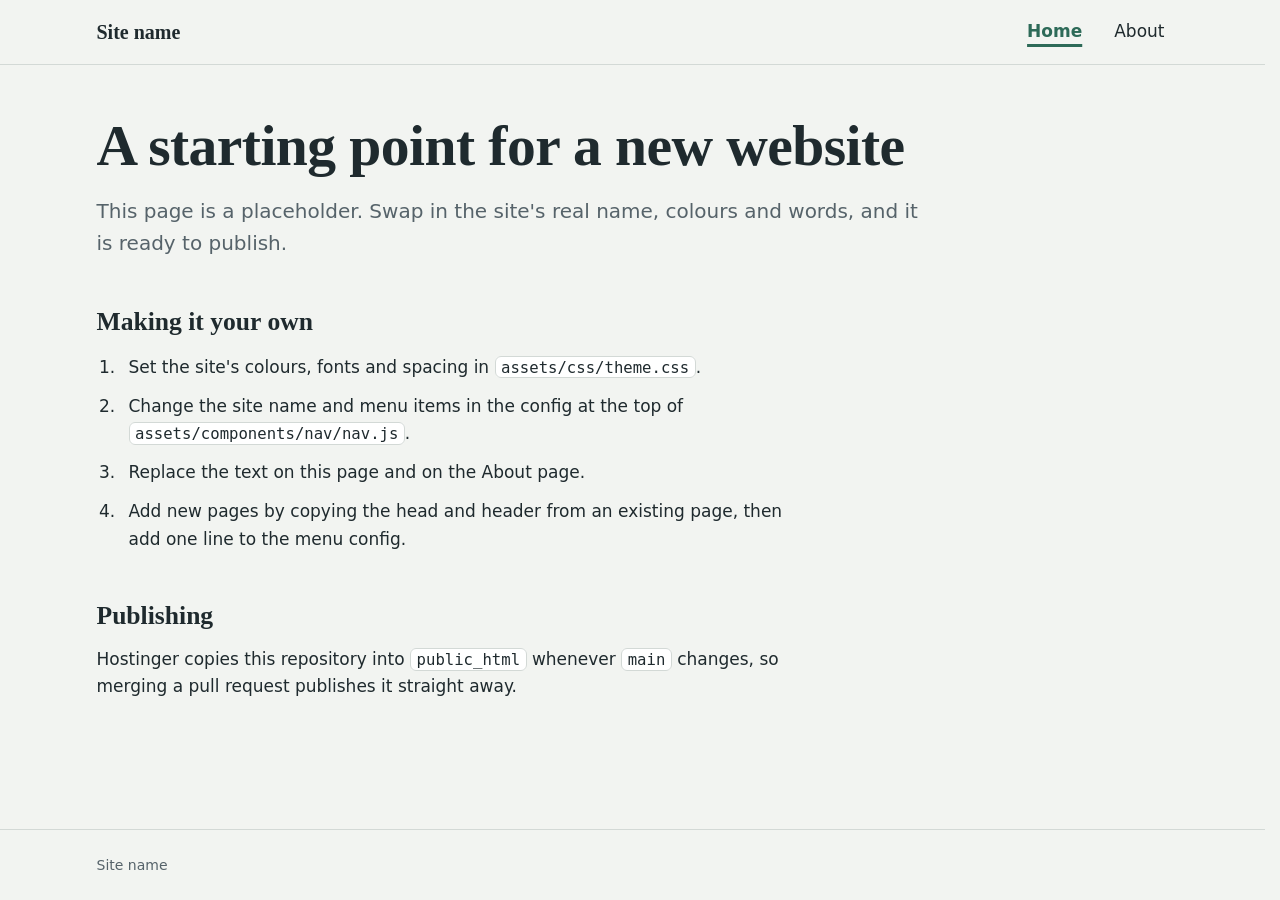
==== index.html @ 4434c0dd "Initial commit" ====
<!doctype html>
<html lang="en-AU">
<head>
  <meta charset="utf-8">
  <meta name="viewport" content="width=device-width, initial-scale=1">
  <title>Home | Site name</title>
  <meta name="description" content="A plain HTML, CSS and JavaScript starting point for a new website.">
  <link rel="stylesheet" href="assets/css/theme.css">
  <link rel="stylesheet" href="assets/css/main.css">
  <link rel="stylesheet" href="assets/components/nav/nav.css">
  <script src="assets/components/nav/nav.js" defer></script>
</head>
<body>
  <header data-site-nav></header>

  <main id="main" class="page" tabindex="-1">
    <h1>A starting point for a new website</h1>
    <p class="lede">This page is a placeholder. Swap in the site's real name, colours and words, and it is ready to publish.</p>

    <h2>Making it your own</h2>
    <ol class="steps">
      <li>Set the site's colours, fonts and spacing in <code>assets/css/theme.css</code>.</li>
      <li>Change the site name and menu items in the config at the top of <code>assets/components/nav/nav.js</code>.</li>
      <li>Replace the text on this page and on the About page.</li>
      <li>Add new pages by copying the head and header from an existing page, then add one line to the menu config.</li>
    </ol>

    <h2>Publishing</h2>
    <p>Hostinger copies this repository into <code>public_html</code> whenever <code>main</code> changes, so merging a pull request publishes it straight away.</p>
  </main>

  <footer class="site-footer">
    <p>Site name</p>
  </footer>
</body>
</html>
---- assets/css/theme.css ----
/*
  Theme: this site's colours, fonts and spacing.

  This is the ONLY file where colours and fonts are set. Every other
  stylesheet (including the nav component) reads these custom properties.
  The values below are placeholders for the template: replace them with
  each site's own palette and typefaces.
*/

:root {
  /* Colour: placeholder palette (cool paper, slate ink, eucalyptus accent) */
  --colour-paper: #f2f4f1;          /* page background */
  --colour-surface: #ffffff;        /* raised surfaces, mobile menu panel */
  --colour-ink: #1f2a2e;            /* body text */
  --colour-ink-muted: #56636a;      /* secondary text */
  --colour-line: #d3d9d6;           /* borders and dividers */
  --colour-accent: #2d6a58;         /* links, current page, focus ring */
  --colour-accent-strong: #1d4a3d;  /* hover and pressed states */
  --colour-on-accent: #ffffff;      /* text on accent backgrounds */

  /* Fonts: system stacks so the template loads nothing extra */
  --font-body: system-ui, -apple-system, "Segoe UI", Roboto, "Helvetica Neue", Arial, sans-serif;
  --font-display: "Iowan Old Style", "Palatino Linotype", Palatino, "Book Antiqua", Georgia, serif;

  /* Type scale (roughly a 1.25 ratio) */
  --text-sm: 0.875rem;
  --text-base: 1.0625rem;
  --text-lg: 1.25rem;
  --text-xl: 1.6rem;
  --text-2xl: 2.1rem;
  --text-3xl: clamp(2.4rem, 6vw, 3.6rem);
  --leading-body: 1.6;
  --leading-tight: 1.15;
  --measure: 66ch;                  /* comfortable line length */

  /* Spacing */
  --space-1: 0.25rem;
  --space-2: 0.5rem;
  --space-3: 0.75rem;
  --space-4: 1rem;
  --space-5: 1.5rem;
  --space-6: 2rem;
  --space-7: 3rem;
  --space-8: 4.5rem;

  /* Layout */
  --page-max-width: 72rem;
  --page-gutter: clamp(1rem, 4vw, 2.5rem);
  --radius: 0.375rem;

  /* Navigation */
  --nav-bar-height: 4rem;           /* fixed height of the top bar */
  --nav-link-gap: var(--space-5);
  --focus-ring: 3px solid var(--colour-accent);
  --focus-offset: 3px;

  /* Stacking order: the header must sit above everything else on the page */
  --z-nav: 1000;

  /* Motion */
  --duration-fast: 160ms;
  --easing: cubic-bezier(0.2, 0, 0, 1);

  /*
    Breakpoint (for reference only: custom properties cannot be used inside
    media queries). The mobile menu applies under 768 px; 768 px and wider is
    the desktop menu. nav.css and nav.js both use this value.
  */
}
---- assets/css/main.css ----
/*
  Base page styles. Colours, fonts and spacing come from theme.css.
*/

*,
*::before,
*::after {
  box-sizing: border-box;
}

html {
  -webkit-text-size-adjust: 100%;
  text-size-adjust: 100%;
  scrollbar-gutter: stable;
}

body {
  margin: 0;
  min-height: 100vh;
  display: flex;
  flex-direction: column;
  background: var(--colour-paper);
  color: var(--colour-ink);
  font-family: var(--font-body);
  font-size: var(--text-base);
  line-height: var(--leading-body);
}

img {
  max-width: 100%;
  height: auto;
  display: block;
}

h1,
h2,
h3 {
  font-family: var(--font-display);
  font-weight: 600;
  line-height: var(--leading-tight);
  margin: 0 0 var(--space-4);
  text-wrap: balance;
}

h1 {
  font-size: var(--text-3xl);
  letter-spacing: -0.01em;
}

h2 {
  font-size: var(--text-xl);
  margin-top: var(--space-7);
}

p {
  margin: 0 0 var(--space-4);
  max-width: var(--measure);
}

a {
  color: var(--colour-accent);
  text-underline-offset: 0.18em;
}

a:hover {
  color: var(--colour-accent-strong);
}

:focus-visible {
  outline: var(--focus-ring);
  outline-offset: var(--focus-offset);
}

/* Page layout */

.page {
  flex: 1;
  width: 100%;
  max-width: var(--page-max-width);
  margin: 0 auto;
  padding: var(--space-7) var(--page-gutter) var(--space-8);
}

.page:focus {
  outline: none;
}

.lede {
  font-size: var(--text-lg);
  color: var(--colour-ink-muted);
}

.steps {
  max-width: var(--measure);
  padding-left: var(--space-5);
}

.steps li {
  margin-bottom: var(--space-3);
  padding-left: var(--space-2);
}

code {
  font-size: 0.92em;
  background: var(--colour-surface);
  border: 1px solid var(--colour-line);
  border-radius: var(--radius);
  padding: 0.05em 0.35em;
}

.site-footer {
  border-top: 1px solid var(--colour-line);
  color: var(--colour-ink-muted);
  font-size: var(--text-sm);
}

.site-footer p {
  max-width: var(--page-max-width);
  margin: 0 auto;
  padding: var(--space-5) var(--page-gutter);
}

@media (prefers-reduced-motion: reduce) {
  *,
  *::before,
  *::after {
    animation-duration: 0.01ms !important;
    transition-duration: 0.01ms !important;
  }
}
---- assets/components/nav/nav.css ----
/*
  Shared navigation menu styles.
  Colours, fonts and sizes come from assets/css/theme.css.

  Breakpoint: the mobile menu applies under 768 px. This must match
  DESKTOP_QUERY in nav.js.

  Do not add transform, filter or backdrop-filter to .site-header: they
  would trap the fixed mobile panel inside the header.
*/

/*
  Sections reached from a link (in the menu, in the page, or from another
  page) stop just below the sticky header instead of underneath it.
  Set on elements with an id rather than as scroll-padding on <html>:
  scroll-padding makes the page jump when the header itself gets focus.
*/
:where([id]:not(.site-nav__panel)) {
  scroll-margin-top: calc(var(--nav-bar-height) + var(--space-4));
}

/* Reserve the bar's space before the script runs, so the page does not jump. */
[data-site-nav] {
  min-height: var(--nav-bar-height);
}

.site-header {
  position: sticky;
  top: 0;
  z-index: var(--z-nav);
  background: var(--colour-paper);
  border-bottom: 1px solid var(--colour-line);
  font-family: var(--font-body);
}

.site-nav__bar {
  display: flex;
  align-items: center;
  justify-content: space-between;
  gap: var(--space-4);
  height: var(--nav-bar-height);
  max-width: var(--page-max-width);
  margin: 0 auto;
  padding: 0 var(--page-gutter);
}

/* Skip link: hidden until it receives keyboard focus */
.site-nav__skip {
  position: absolute;
  top: var(--space-2);
  left: var(--space-2);
  z-index: 1;
  padding: var(--space-2) var(--space-4);
  background: var(--colour-accent);
  color: var(--colour-on-accent);
  border-radius: var(--radius);
  transform: translateY(-200%);
}

.site-nav__skip:focus {
  transform: none;
  color: var(--colour-on-accent);
}

.site-nav__brand {
  font-family: var(--font-display);
  font-size: var(--text-lg);
  font-weight: 600;
  color: var(--colour-ink);
  text-decoration: none;
  white-space: nowrap;
  overflow: hidden;
  text-overflow: ellipsis;
  min-width: 0;
}

.site-nav__brand:hover {
  color: var(--colour-accent-strong);
}

.site-nav__list {
  list-style: none;
  margin: 0;
  padding: 0;
}

.site-nav__link {
  color: var(--colour-ink);
  text-decoration: none;
  border-radius: var(--radius);
}

.site-nav__link:hover {
  color: var(--colour-accent-strong);
  text-decoration: underline;
  text-decoration-thickness: 1px;
}

.site-nav__link[aria-current="page"] {
  color: var(--colour-accent);
  font-weight: 600;
  text-decoration: underline;
  text-decoration-thickness: 3px;
  text-underline-offset: 0.4em;
}

.site-nav__skip:focus-visible,
.site-nav__brand:focus-visible,
.site-nav__link:focus-visible,
.site-nav__toggle:focus-visible {
  outline: var(--focus-ring);
  outline-offset: var(--focus-offset);
}

/* Hamburger button */
.site-nav__toggle {
  display: none;
  flex: none;
  align-items: center;
  justify-content: center;
  width: 2.75rem;
  height: 2.75rem;
  margin-right: calc(var(--space-2) * -1);
  padding: 0;
  border: 0;
  border-radius: var(--radius);
  background: transparent;
  color: var(--colour-ink);
  cursor: pointer;
}

.site-nav__icon,
.site-nav__icon::before,
.site-nav__icon::after {
  display: block;
  width: 1.375rem;
  height: 2px;
  background: currentColor;
  border-radius: 1px;
  transition: transform var(--duration-fast) var(--easing),
    background-color var(--duration-fast) var(--easing);
}

.site-nav__icon {
  position: relative;
}

.site-nav__icon::before,
.site-nav__icon::after {
  content: "";
  position: absolute;
  left: 0;
}

.site-nav__icon::before {
  transform: translateY(-7px);
}

.site-nav__icon::after {
  transform: translateY(7px);
}

/* Bars become a cross while the menu is open */
.site-nav__toggle[aria-expanded="true"] .site-nav__icon {
  background-color: transparent;
}

.site-nav__toggle[aria-expanded="true"] .site-nav__icon::before {
  transform: rotate(45deg);
}

.site-nav__toggle[aria-expanded="true"] .site-nav__icon::after {
  transform: rotate(-45deg);
}

/* Desktop: 768 px and wider */
@media (min-width: 768px) {
  .site-nav__list {
    display: flex;
    gap: var(--nav-link-gap);
  }

  .site-nav__link {
    display: inline-block;
    padding: var(--space-2) var(--space-1);
  }
}

/* Mobile: under 768 px */
@media (max-width: 767.98px) {
  .site-nav__toggle {
    display: inline-flex;
  }

  /* The panel fills the screen below the bar and scrolls on its own */
  .site-nav__panel {
    position: fixed;
    top: var(--nav-bar-height);
    right: 0;
    bottom: 0;
    left: 0;
    overflow-y: auto;
    overscroll-behavior: contain;
    padding: var(--space-4) var(--page-gutter) var(--space-7);
    background: var(--colour-surface);
    border-top: 1px solid var(--colour-line);
    visibility: hidden;
    opacity: 0;
    transform: translateY(-0.5rem);
    transition: opacity var(--duration-fast) var(--easing),
      transform var(--duration-fast) var(--easing),
      visibility 0s linear var(--duration-fast);
  }

  .site-header.is-open .site-nav__panel {
    visibility: visible;
    opacity: 1;
    transform: none;
    transition: opacity var(--duration-fast) var(--easing),
      transform var(--duration-fast) var(--easing),
      visibility 0s linear 0s;
  }

  .site-nav__list li {
    border-bottom: 1px solid var(--colour-line);
  }

  .site-nav__link {
    display: block;
    padding: var(--space-4) var(--space-1);
    font-size: var(--text-lg);
  }
}

/*
  Stops the page behind the open mobile menu from scrolling.
  Lock <html> only: putting overflow: hidden on <body> as well makes the body
  its own scroll container, which breaks the sticky header on scrolled pages.
*/
html.site-nav-lock {
  overflow: hidden;
}
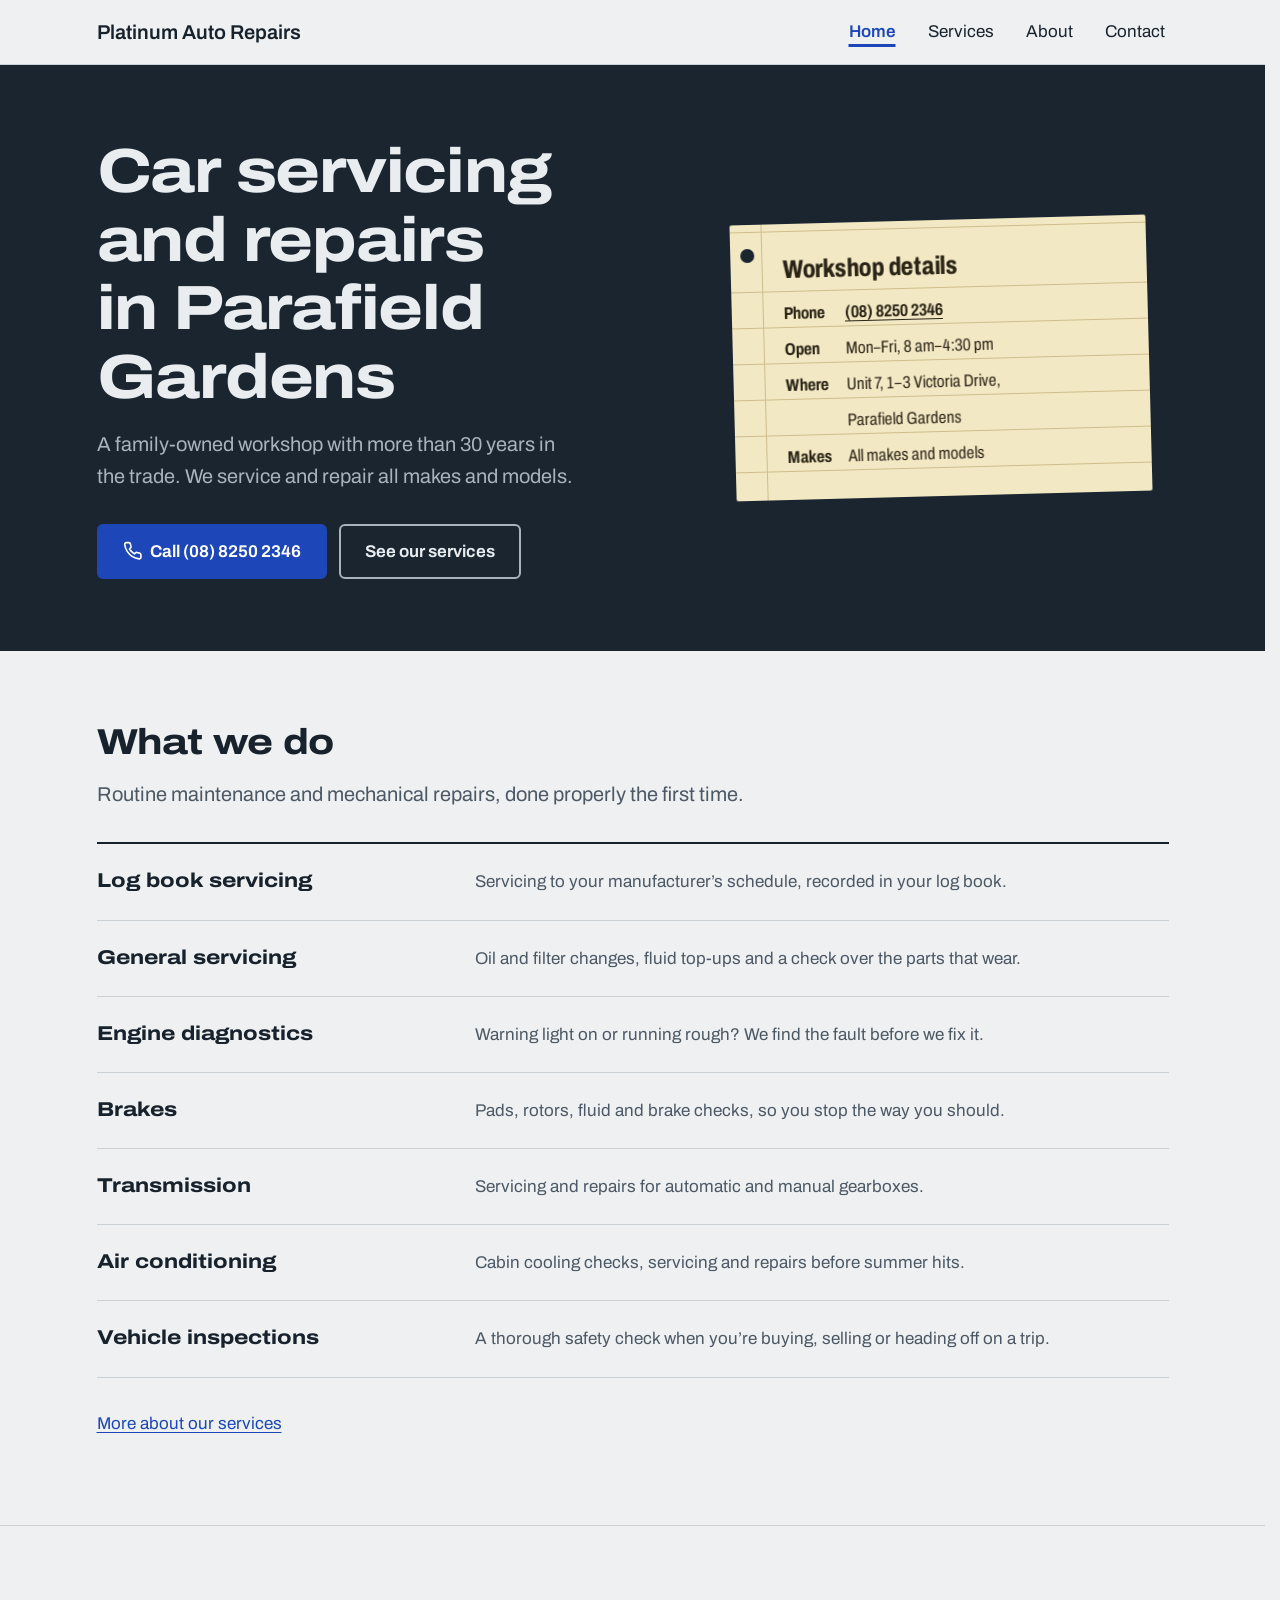
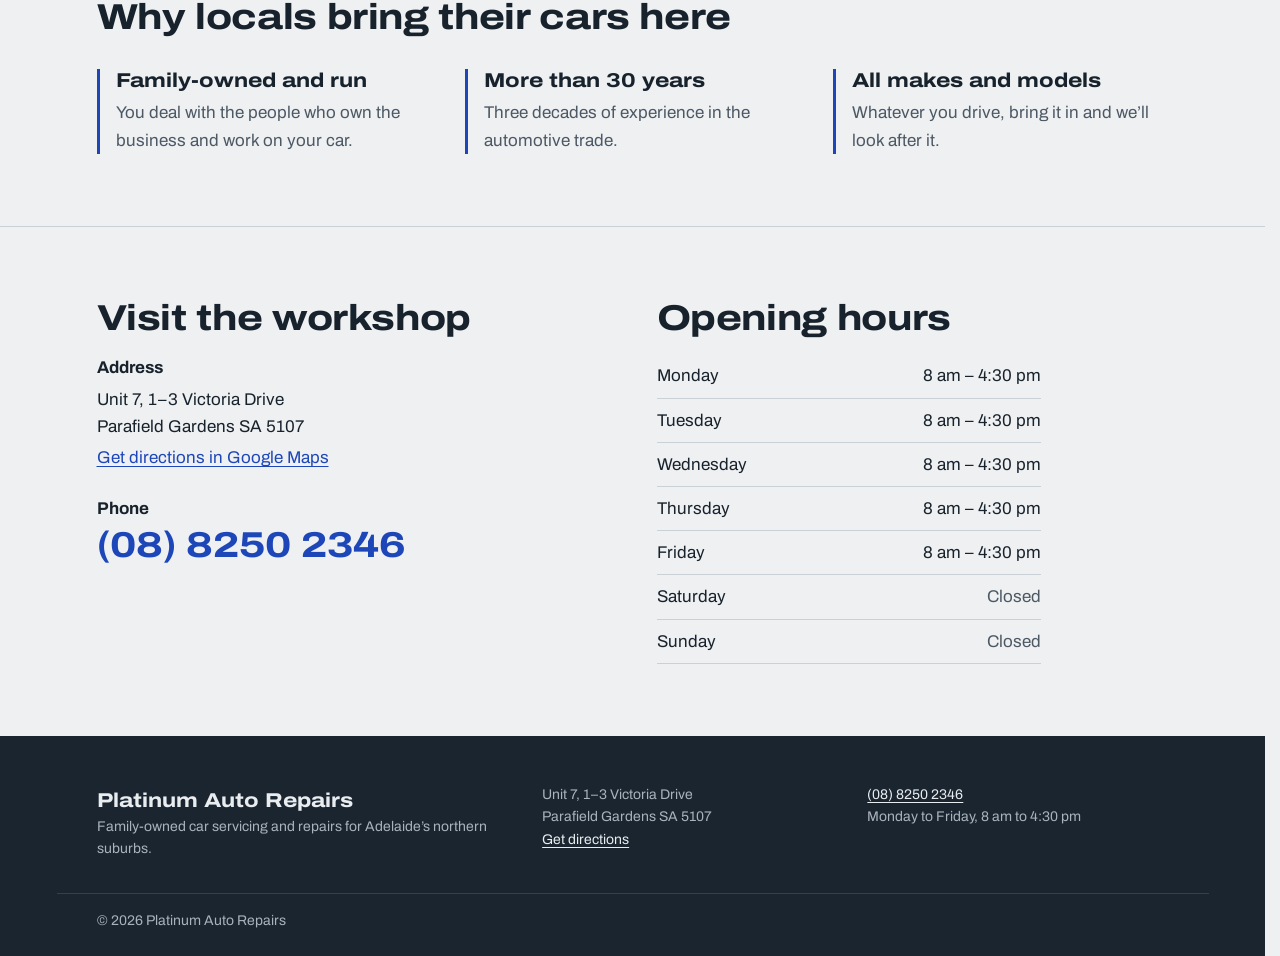
==== commit c50749af: "Redesign site for Platinum Auto Repairs Replace the template placeholder pages with a four-page site" ====
--- a/index.html
+++ b/index.html
@@ -3,8 +3,9 @@
 <head>
   <meta charset="utf-8">
   <meta name="viewport" content="width=device-width, initial-scale=1">
-  <title>Home | Site name</title>
-  <meta name="description" content="A plain HTML, CSS and JavaScript starting point for a new website.">
+  <title>Platinum Auto Repairs | Car servicing and repairs in Parafield Gardens</title>
+  <meta name="description" content="Family-owned mechanic in Parafield Gardens, SA. Log book servicing, diagnostics, brakes, transmission, air conditioning and inspections for all makes and models.">
+  <meta name="theme-color" content="#1a2530">
   <link rel="stylesheet" href="assets/css/theme.css">
   <link rel="stylesheet" href="assets/css/main.css">
   <link rel="stylesheet" href="assets/components/nav/nav.css">
@@ -13,24 +14,123 @@
 <body>
   <header data-site-nav></header>
 
-  <main id="main" class="page" tabindex="-1">
-    <h1>A starting point for a new website</h1>
-    <p class="lede">This page is a placeholder. Swap in the site's real name, colours and words, and it is ready to publish.</p>
+  <main id="main" tabindex="-1">
+    <section class="band hero" aria-labelledby="hero-heading">
+      <div class="wrap hero__grid">
+        <div>
+          <h1 id="hero-heading">Car servicing and repairs in Parafield Gardens</h1>
+          <p class="lede">A family-owned workshop with more than 30 years in the trade. We service and repair all makes and models.</p>
+          <div class="actions">
+            <a class="button" href="tel:+61882502346"><svg viewBox="0 0 24 24" aria-hidden="true" fill="none" stroke="currentColor" stroke-width="2" stroke-linecap="round" stroke-linejoin="round"><path d="M22 16.9v3a2 2 0 0 1-2.2 2 19.8 19.8 0 0 1-8.6-3.1 19.5 19.5 0 0 1-6-6A19.8 19.8 0 0 1 2.1 4.2 2 2 0 0 1 4.1 2h3a2 2 0 0 1 2 1.7c.1.9.4 1.8.7 2.7a2 2 0 0 1-.5 2.1L8 9.8a16 16 0 0 0 6 6l1.3-1.3a2 2 0 0 1 2.1-.4c.9.3 1.8.6 2.7.7a2 2 0 0 1 1.7 2z"/></svg>Call (08) 8250 2346</a>
+            <a class="button button--quiet" href="services.html">See our services</a>
+          </div>
+        </div>
+        <aside class="job-card" aria-labelledby="job-card-heading">
+          <h2 class="job-card__title" id="job-card-heading">Workshop details</h2>
+          <dl>
+            <dt>Phone</dt>
+            <dd><a href="tel:+61882502346">(08) 8250 2346</a></dd>
+            <dt>Open</dt>
+            <dd>Mon&ndash;Fri, 8&nbsp;am&ndash;4:30&nbsp;pm</dd>
+            <dt>Where</dt>
+            <dd>Unit 7, 1&ndash;3 Victoria Drive,<br>Parafield Gardens</dd>
+            <dt>Makes</dt>
+            <dd>All makes and models</dd>
+          </dl>
+        </aside>
+      </div>
+    </section>
 
-    <h2>Making it your own</h2>
-    <ol class="steps">
-      <li>Set the site's colours, fonts and spacing in <code>assets/css/theme.css</code>.</li>
-      <li>Change the site name and menu items in the config at the top of <code>assets/components/nav/nav.js</code>.</li>
-      <li>Replace the text on this page and on the About page.</li>
-      <li>Add new pages by copying the head and header from an existing page, then add one line to the menu config.</li>
-    </ol>
+    <section class="section" aria-labelledby="services-heading">
+      <div class="wrap">
+        <div class="section-head">
+          <h2 id="services-heading">What we do</h2>
+          <p class="lede">Routine maintenance and mechanical repairs, done properly the first time.</p>
+        </div>
+        <ul class="service-list">
+          <li><h3>Log book servicing</h3><p>Servicing to your manufacturer&rsquo;s schedule, recorded in your log book.</p></li>
+          <li><h3>General servicing</h3><p>Oil and filter changes, fluid top-ups and a check over the parts that wear.</p></li>
+          <li><h3>Engine diagnostics</h3><p>Warning light on or running rough? We find the fault before we fix it.</p></li>
+          <li><h3>Brakes</h3><p>Pads, rotors, fluid and brake checks, so you stop the way you should.</p></li>
+          <li><h3>Transmission</h3><p>Servicing and repairs for automatic and manual gearboxes.</p></li>
+          <li><h3>Air conditioning</h3><p>Cabin cooling checks, servicing and repairs before summer hits.</p></li>
+          <li><h3>Vehicle inspections</h3><p>A thorough safety check when you&rsquo;re buying, selling or heading off on a trip.</p></li>
+        </ul>
+        <p class="section-foot"><a href="services.html">More about our services</a></p>
+      </div>
+    </section>
 
-    <h2>Publishing</h2>
-    <p>Hostinger copies this repository into <code>public_html</code> whenever <code>main</code> changes, so merging a pull request publishes it straight away.</p>
+    <section class="section" aria-labelledby="why-heading">
+      <div class="wrap">
+        <div class="section-head">
+          <h2 id="why-heading">Why locals bring their cars here</h2>
+        </div>
+        <dl class="facts">
+          <div>
+            <dt>Family-owned and run</dt>
+            <dd>You deal with the people who own the business and work on your car.</dd>
+          </div>
+          <div>
+            <dt>More than 30 years</dt>
+            <dd>Three decades of experience in the automotive trade.</dd>
+          </div>
+          <div>
+            <dt>All makes and models</dt>
+            <dd>Whatever you drive, bring it in and we&rsquo;ll look after it.</dd>
+          </div>
+        </dl>
+      </div>
+    </section>
+
+    <section class="section" aria-labelledby="visit-heading">
+      <div class="wrap visit">
+        <div>
+          <h2 id="visit-heading">Visit the workshop</h2>
+          <dl class="details">
+            <dt>Address</dt>
+            <dd><address>Unit 7, 1&ndash;3 Victoria Drive<br>Parafield Gardens SA 5107</address></dd>
+            <dd><a href="https://www.google.com/maps/search/?api=1&amp;query=Platinum+Auto+Repairs%2C+Victoria+Drive%2C+Parafield+Gardens+SA+5107">Get directions in Google Maps</a></dd>
+            <dt>Phone</dt>
+            <dd><a class="phone-big" href="tel:+61882502346">(08) 8250 2346</a></dd>
+          </dl>
+        </div>
+        <div>
+          <h2>Opening hours</h2>
+          <table class="hours">
+            <caption class="visually-hidden">Opening hours</caption>
+            <tbody>
+              <tr><th scope="row">Monday</th><td>8&nbsp;am &ndash; 4:30&nbsp;pm</td></tr>
+              <tr><th scope="row">Tuesday</th><td>8&nbsp;am &ndash; 4:30&nbsp;pm</td></tr>
+              <tr><th scope="row">Wednesday</th><td>8&nbsp;am &ndash; 4:30&nbsp;pm</td></tr>
+              <tr><th scope="row">Thursday</th><td>8&nbsp;am &ndash; 4:30&nbsp;pm</td></tr>
+              <tr><th scope="row">Friday</th><td>8&nbsp;am &ndash; 4:30&nbsp;pm</td></tr>
+              <tr class="is-closed"><th scope="row">Saturday</th><td>Closed</td></tr>
+              <tr class="is-closed"><th scope="row">Sunday</th><td>Closed</td></tr>
+            </tbody>
+          </table>
+        </div>
+      </div>
+    </section>
   </main>
 
   <footer class="site-footer">
-    <p>Site name</p>
+    <div class="wrap site-footer__grid">
+      <div>
+        <p class="site-footer__name">Platinum Auto Repairs</p>
+        <p>Family-owned car servicing and repairs for Adelaide&rsquo;s northern suburbs.</p>
+      </div>
+      <address>
+        Unit 7, 1&ndash;3 Victoria Drive<br>Parafield Gardens SA 5107<br>
+        <a href="https://www.google.com/maps/search/?api=1&amp;query=Platinum+Auto+Repairs%2C+Victoria+Drive%2C+Parafield+Gardens+SA+5107">Get directions</a>
+      </address>
+      <div>
+        <p><a href="tel:+61882502346">(08) 8250 2346</a></p>
+        <p>Monday to Friday, 8&nbsp;am to 4:30&nbsp;pm</p>
+      </div>
+    </div>
+    <div class="wrap site-footer__legal">
+      <p>&copy; 2026 Platinum Auto Repairs</p>
+    </div>
   </footer>
 </body>
 </html>
--- a/assets/css/theme.css
+++ b/assets/css/theme.css
@@ -1,36 +1,55 @@
 /*
-  Theme: this site's colours, fonts and spacing.
+  Theme: Platinum Auto Repairs colours, fonts and spacing.
 
   This is the ONLY file where colours and fonts are set. Every other
   stylesheet (including the nav component) reads these custom properties.
-  The values below are placeholders for the template: replace them with
-  each site's own palette and typefaces.
+
+  Palette: cool platinum greys and a graphite ink, a cobalt accent for links
+  and buttons, and a manila "job card" colour borrowed from the paper dockets
+  used in the workshop.
 */
 
+/* Archivo: one family, used at different widths (expanded for headings,
+   normal for reading, condensed for the job card). */
+@import url("https://fonts.googleapis.com/css2?family=Archivo:wdth,wght@62..125,400..800&display=swap");
+
 :root {
-  /* Colour: placeholder palette (cool paper, slate ink, eucalyptus accent) */
-  --colour-paper: #f2f4f1;          /* page background */
+  /* Colour */
+  --colour-paper: #eef0f2;          /* page background (platinum grey) */
   --colour-surface: #ffffff;        /* raised surfaces, mobile menu panel */
-  --colour-ink: #1f2a2e;            /* body text */
-  --colour-ink-muted: #56636a;      /* secondary text */
-  --colour-line: #d3d9d6;           /* borders and dividers */
-  --colour-accent: #2d6a58;         /* links, current page, focus ring */
-  --colour-accent-strong: #1d4a3d;  /* hover and pressed states */
+  --colour-ink: #18222c;            /* body text (graphite) */
+  --colour-ink-muted: #4c5864;      /* secondary text */
+  --colour-line: #c9d0d6;           /* borders and dividers */
+  --colour-accent: #1d47b8;         /* links, current page, focus ring (cobalt) */
+  --colour-accent-strong: #12318a;  /* hover and pressed states */
   --colour-on-accent: #ffffff;      /* text on accent backgrounds */
 
-  /* Fonts: system stacks so the template loads nothing extra */
-  --font-body: system-ui, -apple-system, "Segoe UI", Roboto, "Helvetica Neue", Arial, sans-serif;
-  --font-display: "Iowan Old Style", "Palatino Linotype", Palatino, "Book Antiqua", Georgia, serif;
+  --colour-band: #1a2530;           /* dark graphite bands (hero, footer) */
+  --colour-on-band: #e9edf0;        /* text on dark bands */
+  --colour-on-band-muted: #a8b3bd;  /* secondary text on dark bands */
+  --colour-band-line: #33414e;      /* dividers on dark bands */
+  --colour-band-accent: #9db6ff;    /* links and focus ring on dark bands */
+
+  --colour-docket: #f3e8c4;         /* job card paper */
+  --colour-docket-line: #cdbd8c;    /* job card ruled lines */
+  --colour-docket-ink: #2a2416;     /* job card text */
+
+  /* Fonts */
+  --font-body: "Archivo", system-ui, -apple-system, "Segoe UI", Roboto, "Helvetica Neue", Arial, sans-serif;
+  --font-display: "Archivo", system-ui, -apple-system, "Segoe UI", Roboto, "Helvetica Neue", Arial, sans-serif;
+  --display-stretch: 118%;          /* expanded width for headings */
+  --display-weight: 750;
+  --condensed-stretch: 78%;         /* condensed width for the job card */
 
   /* Type scale (roughly a 1.25 ratio) */
   --text-sm: 0.875rem;
   --text-base: 1.0625rem;
   --text-lg: 1.25rem;
   --text-xl: 1.6rem;
-  --text-2xl: 2.1rem;
-  --text-3xl: clamp(2.4rem, 6vw, 3.6rem);
+  --text-2xl: clamp(1.75rem, 3.5vw, 2.25rem);
+  --text-3xl: clamp(2.2rem, 6vw, 3.9rem);
   --leading-body: 1.6;
-  --leading-tight: 1.15;
+  --leading-tight: 1.1;
   --measure: 66ch;                  /* comfortable line length */
 
   /* Spacing */
@@ -42,6 +61,7 @@
   --space-6: 2rem;
   --space-7: 3rem;
   --space-8: 4.5rem;
+  --space-9: 6.5rem;
 
   /* Layout */
   --page-max-width: 72rem;
--- a/assets/css/main.css
+++ b/assets/css/main.css
@@ -36,7 +36,8 @@
 h2,
 h3 {
   font-family: var(--font-display);
-  font-weight: 600;
+  font-stretch: var(--display-stretch);
+  font-weight: var(--display-weight);
   line-height: var(--leading-tight);
   margin: 0 0 var(--space-4);
   text-wrap: balance;
@@ -44,12 +45,16 @@
 
 h1 {
   font-size: var(--text-3xl);
+  letter-spacing: -0.02em;
+}
+
+h2 {
+  font-size: var(--text-2xl);
   letter-spacing: -0.01em;
 }
 
-h2 {
-  font-size: var(--text-xl);
-  margin-top: var(--space-7);
+h3 {
+  font-size: var(--text-lg);
 }
 
 p {
@@ -71,18 +76,34 @@
   outline-offset: var(--focus-offset);
 }
 
-/* Page layout */
-
-.page {
+/* ------------------------------------------------------------------
+   Layout
+   ------------------------------------------------------------------ */
+
+main {
   flex: 1;
+  width: 100%;
+}
+
+main:focus {
+  outline: none;
+}
+
+.wrap {
   width: 100%;
   max-width: var(--page-max-width);
   margin: 0 auto;
-  padding: var(--space-7) var(--page-gutter) var(--space-8);
-}
-
-.page:focus {
-  outline: none;
+  padding-left: var(--page-gutter);
+  padding-right: var(--page-gutter);
+}
+
+.section {
+  padding-top: var(--space-8);
+  padding-bottom: var(--space-8);
+}
+
+.section + .section {
+  border-top: 1px solid var(--colour-line);
 }
 
 .lede {
@@ -90,34 +111,502 @@
   color: var(--colour-ink-muted);
 }
 
-.steps {
+/* Dark graphite band, used for the hero */
+.band {
+  background: var(--colour-band);
+  color: var(--colour-on-band);
+}
+
+.band .lede {
+  color: var(--colour-on-band-muted);
+}
+
+.band a:not(.button) {
+  color: var(--colour-band-accent);
+}
+
+.band :focus-visible {
+  outline-color: var(--colour-band-accent);
+}
+
+/* ------------------------------------------------------------------
+   Buttons
+   ------------------------------------------------------------------ */
+
+.actions {
+  display: flex;
+  flex-wrap: wrap;
+  gap: var(--space-3);
+  margin-top: var(--space-6);
+}
+
+.button {
+  display: inline-flex;
+  align-items: center;
+  gap: var(--space-2);
+  min-height: 3rem;
+  padding: var(--space-3) var(--space-5);
+  border: 2px solid var(--colour-accent);
+  border-radius: var(--radius);
+  background: var(--colour-accent);
+  color: var(--colour-on-accent);
+  font-weight: 650;
+  text-decoration: none;
+  transition: background-color var(--duration-fast) var(--easing),
+    border-color var(--duration-fast) var(--easing);
+}
+
+.button:hover {
+  background: var(--colour-accent-strong);
+  border-color: var(--colour-accent-strong);
+  color: var(--colour-on-accent);
+}
+
+.button--quiet {
+  background: transparent;
+  color: var(--colour-accent);
+}
+
+.button--quiet:hover {
+  background: var(--colour-surface);
+  color: var(--colour-accent-strong);
+}
+
+.band .button--quiet {
+  border-color: var(--colour-on-band-muted);
+  color: var(--colour-on-band);
+}
+
+.band .button--quiet:hover {
+  border-color: var(--colour-on-band);
+  background: transparent;
+  color: var(--colour-on-band);
+}
+
+.button svg {
+  width: 1.15em;
+  height: 1.15em;
+  flex: none;
+}
+
+/* ------------------------------------------------------------------
+   Hero (home page)
+   ------------------------------------------------------------------ */
+
+.hero {
+  padding-top: var(--space-8);
+  padding-bottom: var(--space-8);
+}
+
+.hero__grid {
+  display: grid;
+  gap: var(--space-7);
+  align-items: center;
+}
+
+.hero h1 {
+  max-width: 14ch;
+}
+
+.hero .lede {
+  max-width: 44ch;
+}
+
+@media (min-width: 900px) {
+  .hero__grid {
+    grid-template-columns: minmax(0, 1.35fr) minmax(0, 1fr);
+  }
+}
+
+/* Smaller banner used at the top of inner pages */
+.page-head {
+  padding-top: var(--space-7);
+  padding-bottom: var(--space-7);
+}
+
+.page-head h1 {
+  max-width: 18ch;
+  margin-bottom: var(--space-3);
+}
+
+.page-head .lede {
+  margin-bottom: 0;
+}
+
+/* ------------------------------------------------------------------
+   Job card: the workshop docket that holds the shop's essentials
+   ------------------------------------------------------------------ */
+
+.job-card {
+  position: relative;
+  max-width: 26rem;
+  padding: var(--space-6) var(--space-5) var(--space-5) calc(var(--space-5) + 1.75rem);
+  background-color: var(--colour-docket);
+  background-image: repeating-linear-gradient(
+    to bottom,
+    transparent 0,
+    transparent calc(2.25rem - 1px),
+    var(--colour-docket-line) calc(2.25rem - 1px),
+    var(--colour-docket-line) 2.25rem
+  );
+  background-position: 0 var(--space-6);
+  color: var(--colour-docket-ink);
+  font-stretch: var(--condensed-stretch);
+  transform: rotate(-1.5deg);
+  border-radius: 2px;
+}
+
+/* Punched hole and the margin line down the left edge */
+.job-card::before {
+  content: "";
+  position: absolute;
+  top: var(--space-5);
+  left: 0.6rem;
+  width: 0.9rem;
+  height: 0.9rem;
+  border-radius: 50%;
+  background: var(--colour-band);
+}
+
+.job-card::after {
+  content: "";
+  position: absolute;
+  top: 0;
+  bottom: 0;
+  left: 1.95rem;
+  border-left: 1px solid var(--colour-docket-line);
+}
+
+.job-card__title {
+  font-size: var(--text-xl);
+  font-stretch: var(--condensed-stretch);
+  font-weight: 750;
+  margin: 0 0 var(--space-3);
+}
+
+.job-card dl {
+  margin: 0;
+  display: grid;
+  grid-template-columns: auto 1fr;
+  column-gap: var(--space-4);
+  line-height: 2.25rem;
+}
+
+.job-card dt {
+  font-weight: 700;
+}
+
+.job-card dd {
+  margin: 0;
+}
+
+.band .job-card a {
+  color: inherit;
+  font-weight: 700;
+}
+
+.band .job-card a:hover {
+  color: var(--colour-accent-strong);
+}
+
+.job-card :focus-visible {
+  outline-color: var(--colour-accent);
+}
+
+@media (prefers-reduced-motion: no-preference) {
+  .job-card {
+    animation: job-card-in 520ms var(--easing) 120ms both;
+  }
+
+  @keyframes job-card-in {
+    from {
+      opacity: 0;
+      transform: translateY(1.5rem) rotate(2deg);
+    }
+    to {
+      opacity: 1;
+      transform: rotate(-1.5deg);
+    }
+  }
+}
+
+/* ------------------------------------------------------------------
+   Service list (home and services pages)
+   ------------------------------------------------------------------ */
+
+.section-head {
   max-width: var(--measure);
+  margin-bottom: var(--space-6);
+}
+
+.service-list {
+  list-style: none;
+  margin: 0;
+  padding: 0;
+  display: grid;
+  border-top: 2px solid var(--colour-ink);
+}
+
+.service-list li {
+  display: grid;
+  gap: var(--space-1) var(--space-6);
+  padding: var(--space-5) 0;
+  border-bottom: 1px solid var(--colour-line);
+}
+
+.service-list h3 {
+  margin: 0;
+}
+
+.service-list p {
+  margin: 0;
+  color: var(--colour-ink-muted);
+}
+
+@media (min-width: 768px) {
+  .service-list li {
+    grid-template-columns: minmax(12rem, 1fr) 2fr;
+    align-items: baseline;
+  }
+}
+
+.section-foot {
+  margin-top: var(--space-6);
+}
+
+/* Longer service descriptions on the services page */
+.service-detail {
+  display: grid;
+  gap: var(--space-2) var(--space-6);
+  padding: var(--space-6) 0;
+  border-bottom: 1px solid var(--colour-line);
+}
+
+.service-detail:first-of-type {
+  border-top: 2px solid var(--colour-ink);
+}
+
+.service-detail h2 {
+  font-size: var(--text-xl);
+  margin: 0;
+}
+
+.service-detail ul {
+  margin: var(--space-2) 0 0;
   padding-left: var(--space-5);
-}
-
-.steps li {
-  margin-bottom: var(--space-3);
-  padding-left: var(--space-2);
-}
-
-code {
-  font-size: 0.92em;
-  background: var(--colour-surface);
-  border: 1px solid var(--colour-line);
-  border-radius: var(--radius);
-  padding: 0.05em 0.35em;
-}
+  max-width: var(--measure);
+}
+
+.service-detail li {
+  margin-bottom: var(--space-1);
+}
+
+@media (min-width: 768px) {
+  .service-detail {
+    grid-template-columns: minmax(12rem, 1fr) 2fr;
+  }
+}
+
+/* ------------------------------------------------------------------
+   Facts (why choose us)
+   ------------------------------------------------------------------ */
+
+.facts {
+  display: grid;
+  gap: var(--space-6);
+  margin: 0;
+}
+
+.facts div {
+  border-left: 3px solid var(--colour-accent);
+  padding-left: var(--space-4);
+}
+
+.facts dt {
+  font-family: var(--font-display);
+  font-stretch: var(--display-stretch);
+  font-weight: var(--display-weight);
+  font-size: var(--text-lg);
+  line-height: var(--leading-tight);
+  margin-bottom: var(--space-2);
+}
+
+.facts dd {
+  margin: 0;
+  color: var(--colour-ink-muted);
+}
+
+@media (min-width: 768px) {
+  .facts {
+    grid-template-columns: repeat(3, minmax(0, 1fr));
+  }
+}
+
+/* ------------------------------------------------------------------
+   Visit / contact details
+   ------------------------------------------------------------------ */
+
+.visit {
+  display: grid;
+  gap: var(--space-7);
+}
+
+@media (min-width: 768px) {
+  .visit {
+    grid-template-columns: repeat(2, minmax(0, 1fr));
+  }
+}
+
+.details {
+  margin: 0;
+}
+
+.details dt {
+  font-weight: 700;
+  margin-top: var(--space-5);
+}
+
+.details dt:first-child {
+  margin-top: 0;
+}
+
+.details dd {
+  margin: var(--space-1) 0 0;
+}
+
+.details address {
+  font-style: normal;
+}
+
+.phone-big {
+  font-family: var(--font-display);
+  font-stretch: var(--display-stretch);
+  font-weight: var(--display-weight);
+  font-size: var(--text-2xl);
+  line-height: var(--leading-tight);
+  text-decoration: none;
+}
+
+.phone-big:hover {
+  text-decoration: underline;
+}
+
+.hours {
+  border-collapse: collapse;
+  width: 100%;
+  max-width: 24rem;
+}
+
+.hours th,
+.hours td {
+  text-align: left;
+  padding: var(--space-2) 0;
+  border-bottom: 1px solid var(--colour-line);
+}
+
+.hours th {
+  font-weight: 400;
+  padding-right: var(--space-5);
+}
+
+.hours td {
+  text-align: right;
+}
+
+.hours .is-closed td {
+  color: var(--colour-ink-muted);
+}
+
+.prose {
+  max-width: var(--measure);
+}
+
+.prose h2 {
+  margin-top: var(--space-7);
+}
+
+.prose h2:first-child {
+  margin-top: 0;
+}
+
+/* Call-to-action strip near the end of each page */
+.call-strip {
+  display: flex;
+  flex-wrap: wrap;
+  align-items: center;
+  justify-content: space-between;
+  gap: var(--space-5);
+}
+
+.call-strip h2 {
+  margin: 0;
+}
+
+.call-strip p {
+  margin: var(--space-2) 0 0;
+  color: var(--colour-ink-muted);
+}
+
+.call-strip .actions {
+  margin-top: 0;
+}
+
+/* ------------------------------------------------------------------
+   Footer
+   ------------------------------------------------------------------ */
 
 .site-footer {
-  border-top: 1px solid var(--colour-line);
-  color: var(--colour-ink-muted);
+  background: var(--colour-band);
+  color: var(--colour-on-band-muted);
   font-size: var(--text-sm);
 }
 
+.site-footer a {
+  color: var(--colour-on-band);
+}
+
+.site-footer a:hover {
+  color: var(--colour-band-accent);
+}
+
+.site-footer :focus-visible {
+  outline-color: var(--colour-band-accent);
+}
+
+.site-footer__grid {
+  display: grid;
+  gap: var(--space-5);
+  padding-top: var(--space-7);
+  padding-bottom: var(--space-6);
+}
+
+.site-footer__name {
+  font-family: var(--font-display);
+  font-stretch: var(--display-stretch);
+  font-weight: var(--display-weight);
+  font-size: var(--text-lg);
+  color: var(--colour-on-band);
+  margin: 0 0 var(--space-2);
+}
+
 .site-footer p {
-  max-width: var(--page-max-width);
-  margin: 0 auto;
-  padding: var(--space-5) var(--page-gutter);
+  margin: 0;
+}
+
+.site-footer address {
+  font-style: normal;
+}
+
+.site-footer__legal {
+  border-top: 1px solid var(--colour-band-line);
+  padding-top: var(--space-4);
+  padding-bottom: var(--space-5);
+}
+
+@media (min-width: 768px) {
+  .site-footer__grid {
+    grid-template-columns: 1.4fr 1fr 1fr;
+  }
 }
 
 @media (prefers-reduced-motion: reduce) {
@@ -128,3 +617,16 @@
     transition-duration: 0.01ms !important;
   }
 }
+
+/* Hidden visually but still read by screen readers */
+.visually-hidden {
+  position: absolute;
+  width: 1px;
+  height: 1px;
+  margin: -1px;
+  padding: 0;
+  overflow: hidden;
+  clip: rect(0 0 0 0);
+  white-space: nowrap;
+  border: 0;
+}
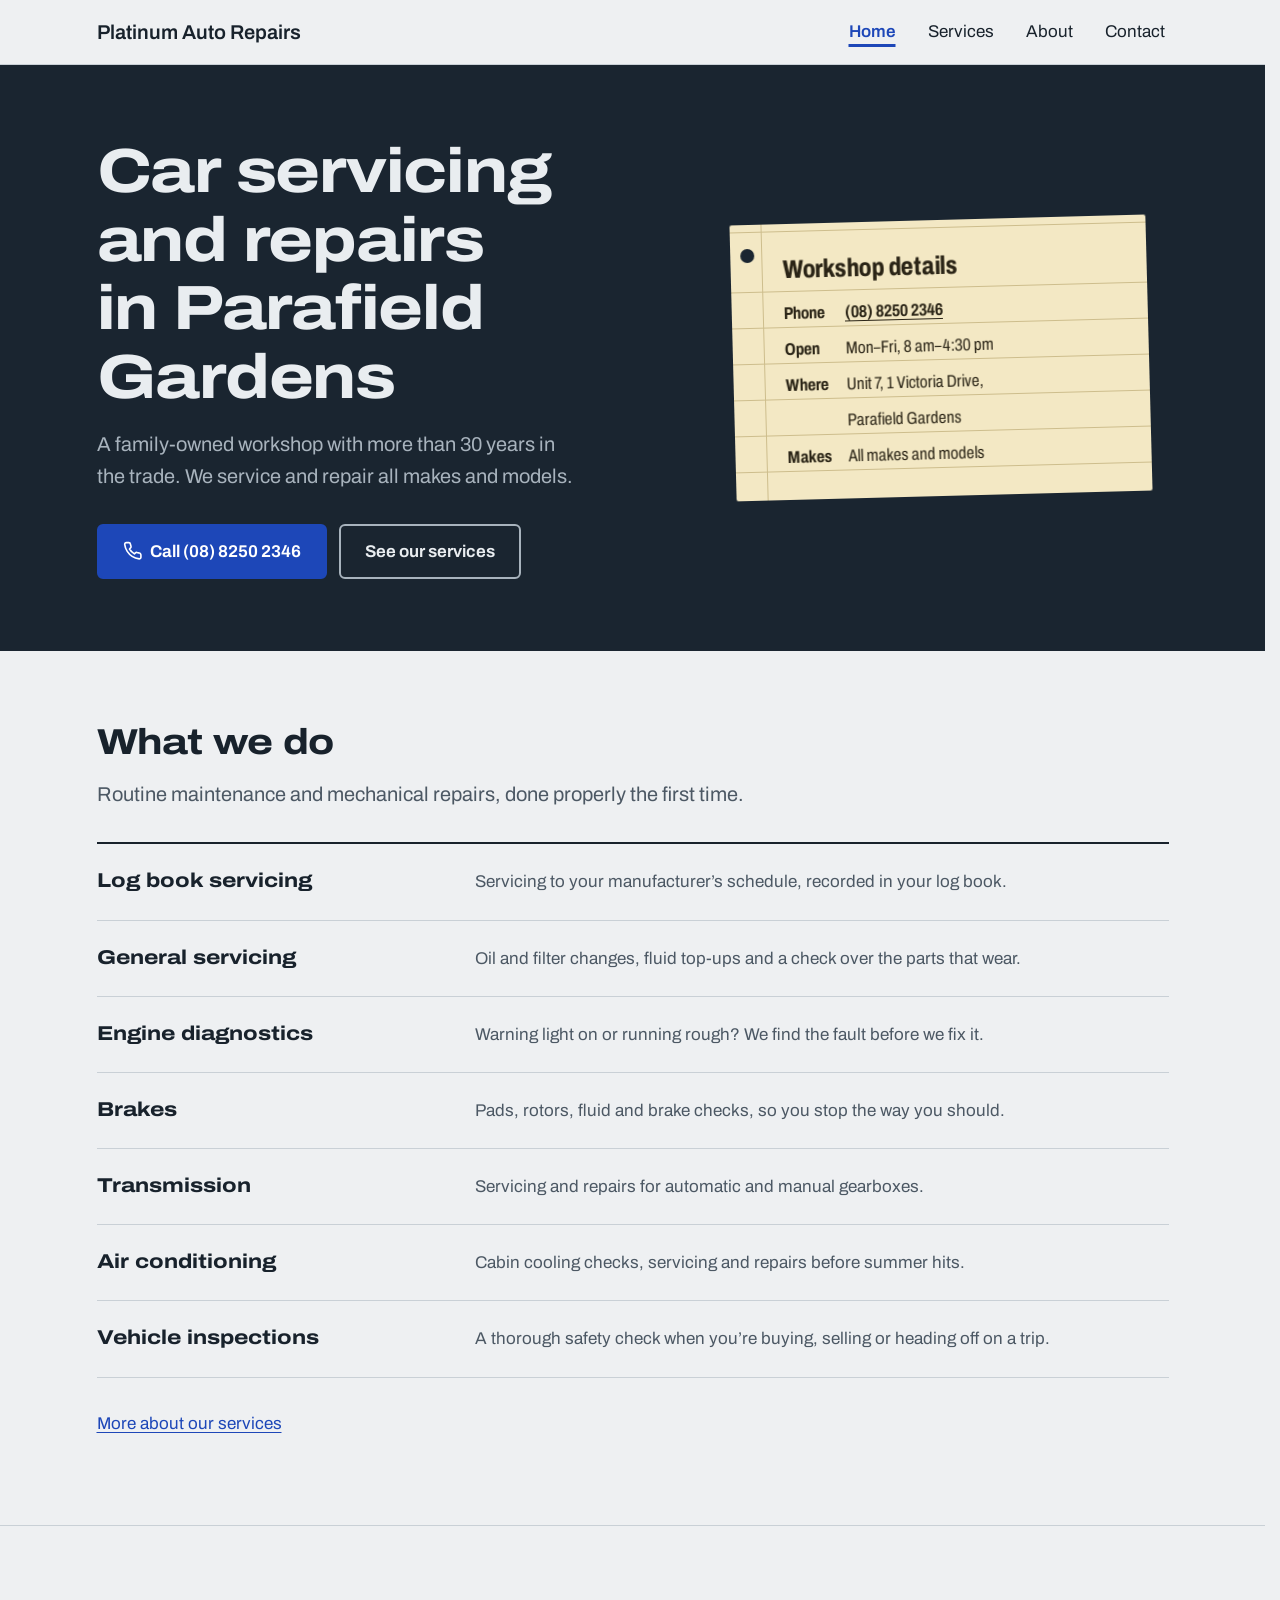
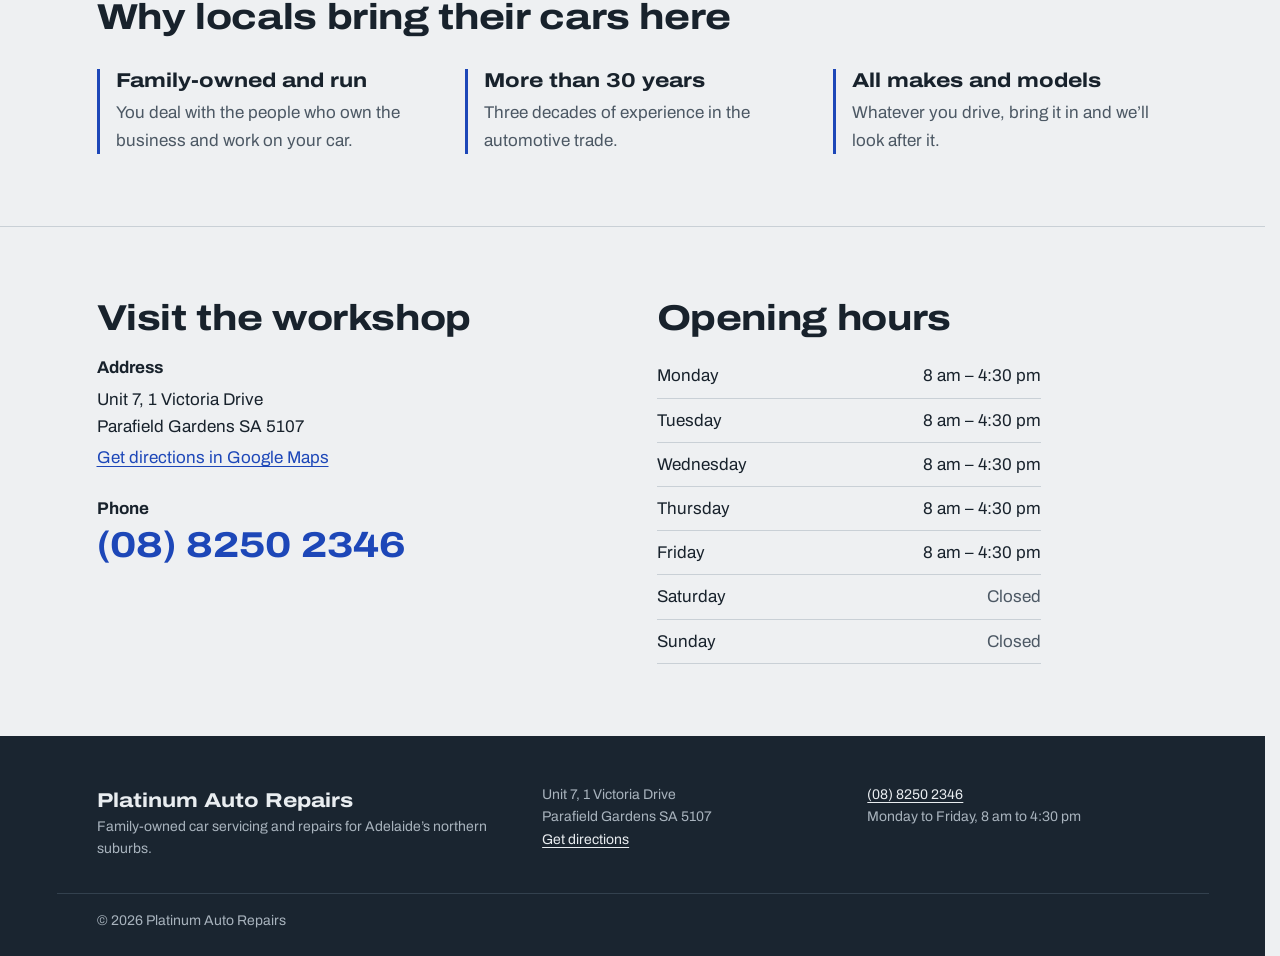
==== commit 3323f73f: "Correct workshop address to Unit 7, 1 Victoria Drive Co-Authored-By: Claude Opus 5.5 <noreply@anthro" ====
--- a/index.html
+++ b/index.html
@@ -33,7 +33,7 @@
             <dt>Open</dt>
             <dd>Mon&ndash;Fri, 8&nbsp;am&ndash;4:30&nbsp;pm</dd>
             <dt>Where</dt>
-            <dd>Unit 7, 1&ndash;3 Victoria Drive,<br>Parafield Gardens</dd>
+            <dd>Unit 7, 1 Victoria Drive,<br>Parafield Gardens</dd>
             <dt>Makes</dt>
             <dd>All makes and models</dd>
           </dl>
@@ -88,7 +88,7 @@
           <h2 id="visit-heading">Visit the workshop</h2>
           <dl class="details">
             <dt>Address</dt>
-            <dd><address>Unit 7, 1&ndash;3 Victoria Drive<br>Parafield Gardens SA 5107</address></dd>
+            <dd><address>Unit 7, 1 Victoria Drive<br>Parafield Gardens SA 5107</address></dd>
             <dd><a href="https://www.google.com/maps/search/?api=1&amp;query=Platinum+Auto+Repairs%2C+Victoria+Drive%2C+Parafield+Gardens+SA+5107">Get directions in Google Maps</a></dd>
             <dt>Phone</dt>
             <dd><a class="phone-big" href="tel:+61882502346">(08) 8250 2346</a></dd>
@@ -120,7 +120,7 @@
         <p>Family-owned car servicing and repairs for Adelaide&rsquo;s northern suburbs.</p>
       </div>
       <address>
-        Unit 7, 1&ndash;3 Victoria Drive<br>Parafield Gardens SA 5107<br>
+        Unit 7, 1 Victoria Drive<br>Parafield Gardens SA 5107<br>
         <a href="https://www.google.com/maps/search/?api=1&amp;query=Platinum+Auto+Repairs%2C+Victoria+Drive%2C+Parafield+Gardens+SA+5107">Get directions</a>
       </address>
       <div>
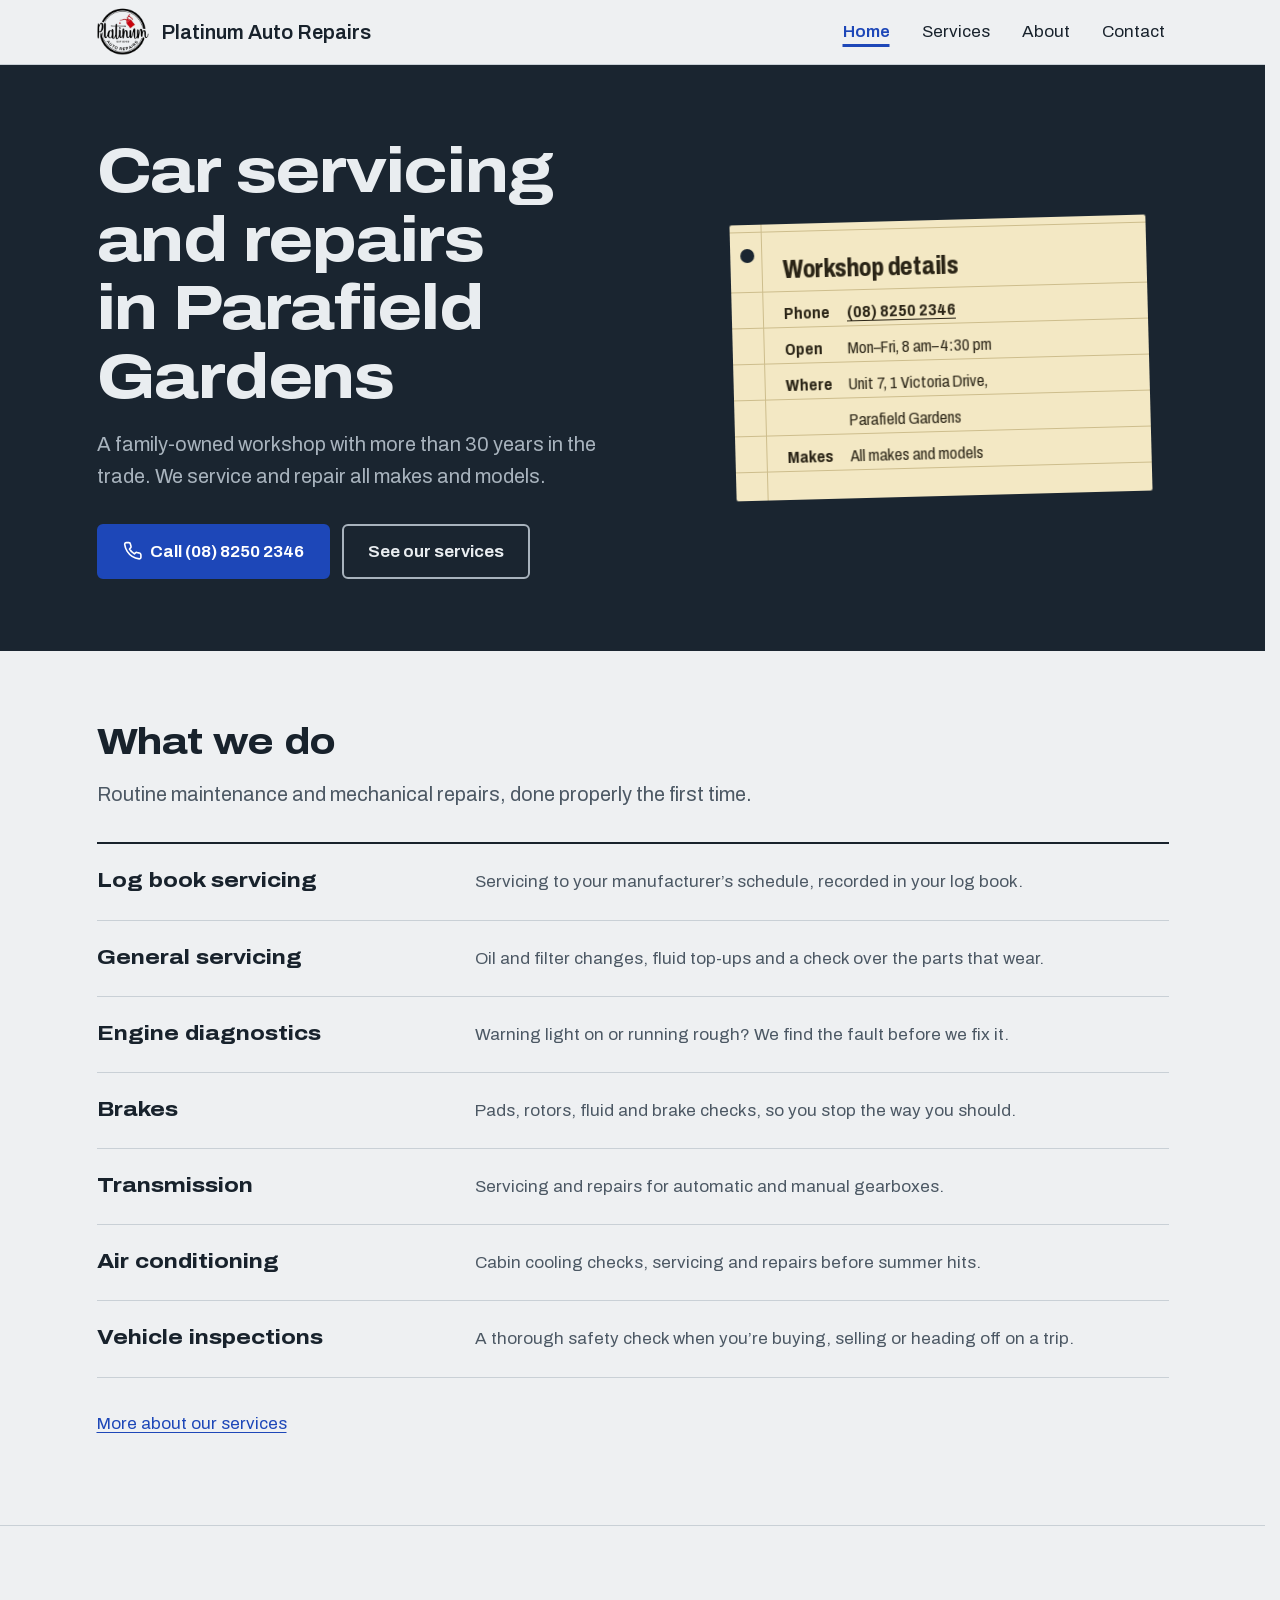
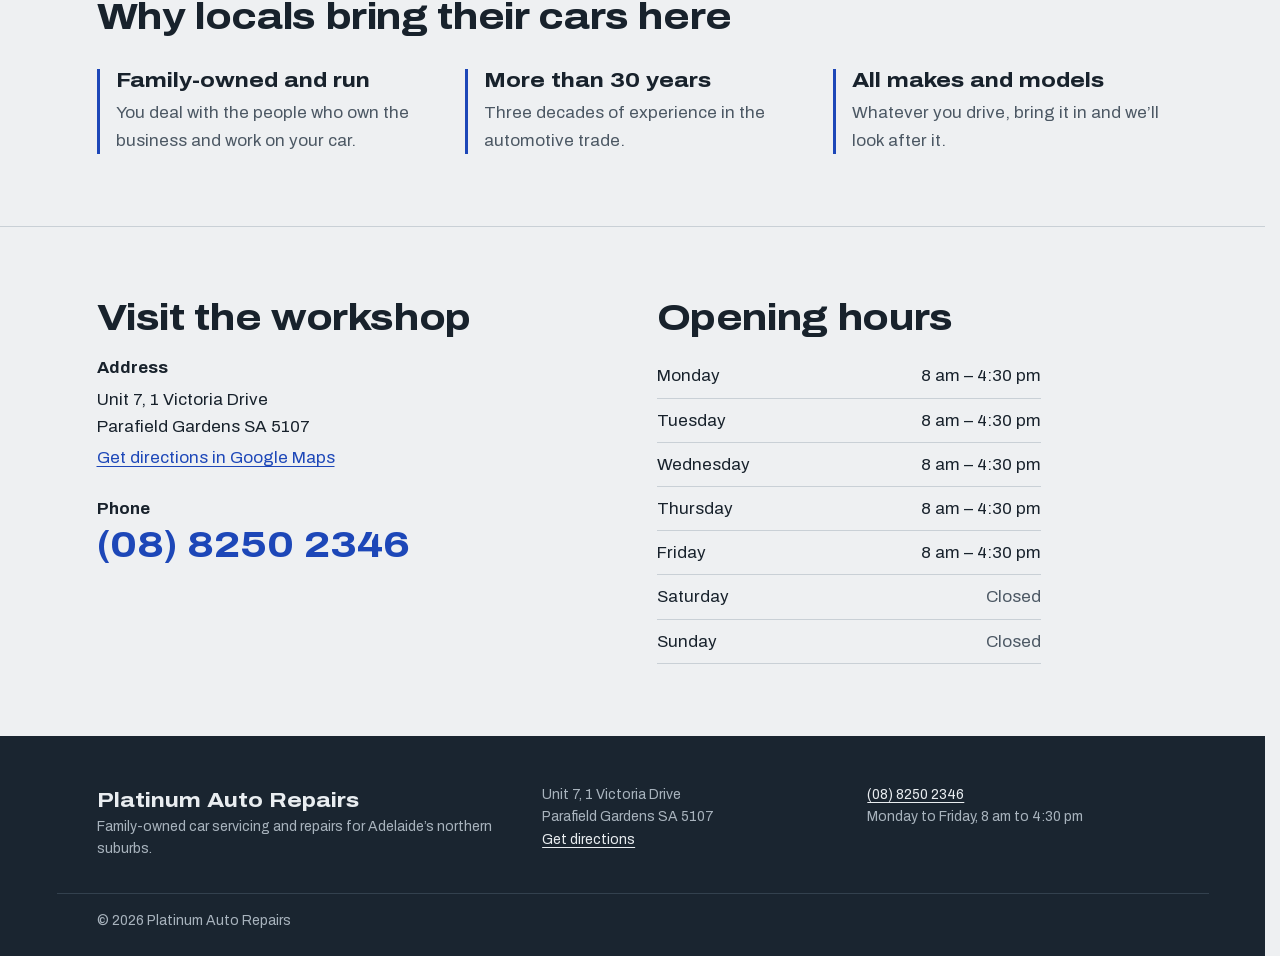
==== commit 85f9766f: "Add logo and speed up page loading - Logo shown beside the site name in the menu bar (new optional  " ====
--- a/index.html
+++ b/index.html
@@ -6,6 +6,9 @@
   <title>Platinum Auto Repairs | Car servicing and repairs in Parafield Gardens</title>
   <meta name="description" content="Family-owned mechanic in Parafield Gardens, SA. Log book servicing, diagnostics, brakes, transmission, air conditioning and inspections for all makes and models.">
   <meta name="theme-color" content="#1a2530">
+  <link rel="preload" href="assets/fonts/archivo.woff2" as="font" type="font/woff2" crossorigin>
+  <link rel="icon" href="assets/images/favicon-32.png" type="image/png" sizes="32x32">
+  <link rel="apple-touch-icon" href="assets/images/apple-touch-icon.png">
   <link rel="stylesheet" href="assets/css/theme.css">
   <link rel="stylesheet" href="assets/css/main.css">
   <link rel="stylesheet" href="assets/components/nav/nav.css">
--- a/assets/css/theme.css
+++ b/assets/css/theme.css
@@ -9,9 +9,21 @@
   used in the workshop.
 */
 
-/* Archivo: one family, used at different widths (expanded for headings,
-   normal for reading, condensed for the job card). */
-@import url("https://fonts.googleapis.com/css2?family=Archivo:wdth,wght@62..125,400..800&display=swap");
+/*
+  Archivo: one family, used at different widths (expanded for headings,
+  normal for reading, condensed for the job card).
+  Self-hosted so the page does not wait on another server. The file is
+  trimmed to widths 75-125%, weights 400-800 and the Latin characters the
+  site uses. Each page preloads it in <head>. Licence: assets/fonts/OFL.txt
+*/
+@font-face {
+  font-family: "Archivo";
+  src: url("../fonts/archivo.woff2") format("woff2");
+  font-weight: 400 800;
+  font-stretch: 75% 125%;
+  font-style: normal;
+  font-display: swap;
+}
 
 :root {
   /* Colour */
@@ -70,6 +82,7 @@
 
   /* Navigation */
   --nav-bar-height: 4rem;           /* fixed height of the top bar */
+  --nav-logo-size: 3.25rem;         /* logo beside the site name in the bar */
   --nav-link-gap: var(--space-5);
   --focus-ring: 3px solid var(--colour-accent);
   --focus-offset: 3px;
--- a/assets/components/nav/nav.css
+++ b/assets/components/nav/nav.css
@@ -63,15 +63,29 @@
 }
 
 .site-nav__brand {
+  display: inline-flex;
+  align-items: center;
+  gap: var(--space-3);
   font-family: var(--font-display);
   font-size: var(--text-lg);
   font-weight: 600;
   color: var(--colour-ink);
   text-decoration: none;
+  min-width: 0;
+}
+
+.site-nav__name {
   white-space: nowrap;
   overflow: hidden;
   text-overflow: ellipsis;
   min-width: 0;
+}
+
+/* Optional logo (NAV_CONFIG.logo): sized to fit inside the bar */
+.site-nav__logo {
+  flex: none;
+  width: var(--nav-logo-size);
+  height: var(--nav-logo-size);
 }
 
 .site-nav__brand:hover {
@@ -171,6 +185,23 @@
 
 .site-nav__toggle[aria-expanded="true"] .site-nav__icon::after {
   transform: rotate(-45deg);
+}
+
+/* Very narrow phones: shrink the brand so the whole name fits */
+@media (max-width: 379.98px) {
+  .site-nav__bar {
+    gap: var(--space-2);
+  }
+
+  .site-nav__brand {
+    gap: var(--space-2);
+    font-size: var(--text-base);
+  }
+
+  .site-nav__logo {
+    width: calc(var(--nav-logo-size) * 0.85);
+    height: calc(var(--nav-logo-size) * 0.85);
+  }
 }
 
 /* Desktop: 768 px and wider */
